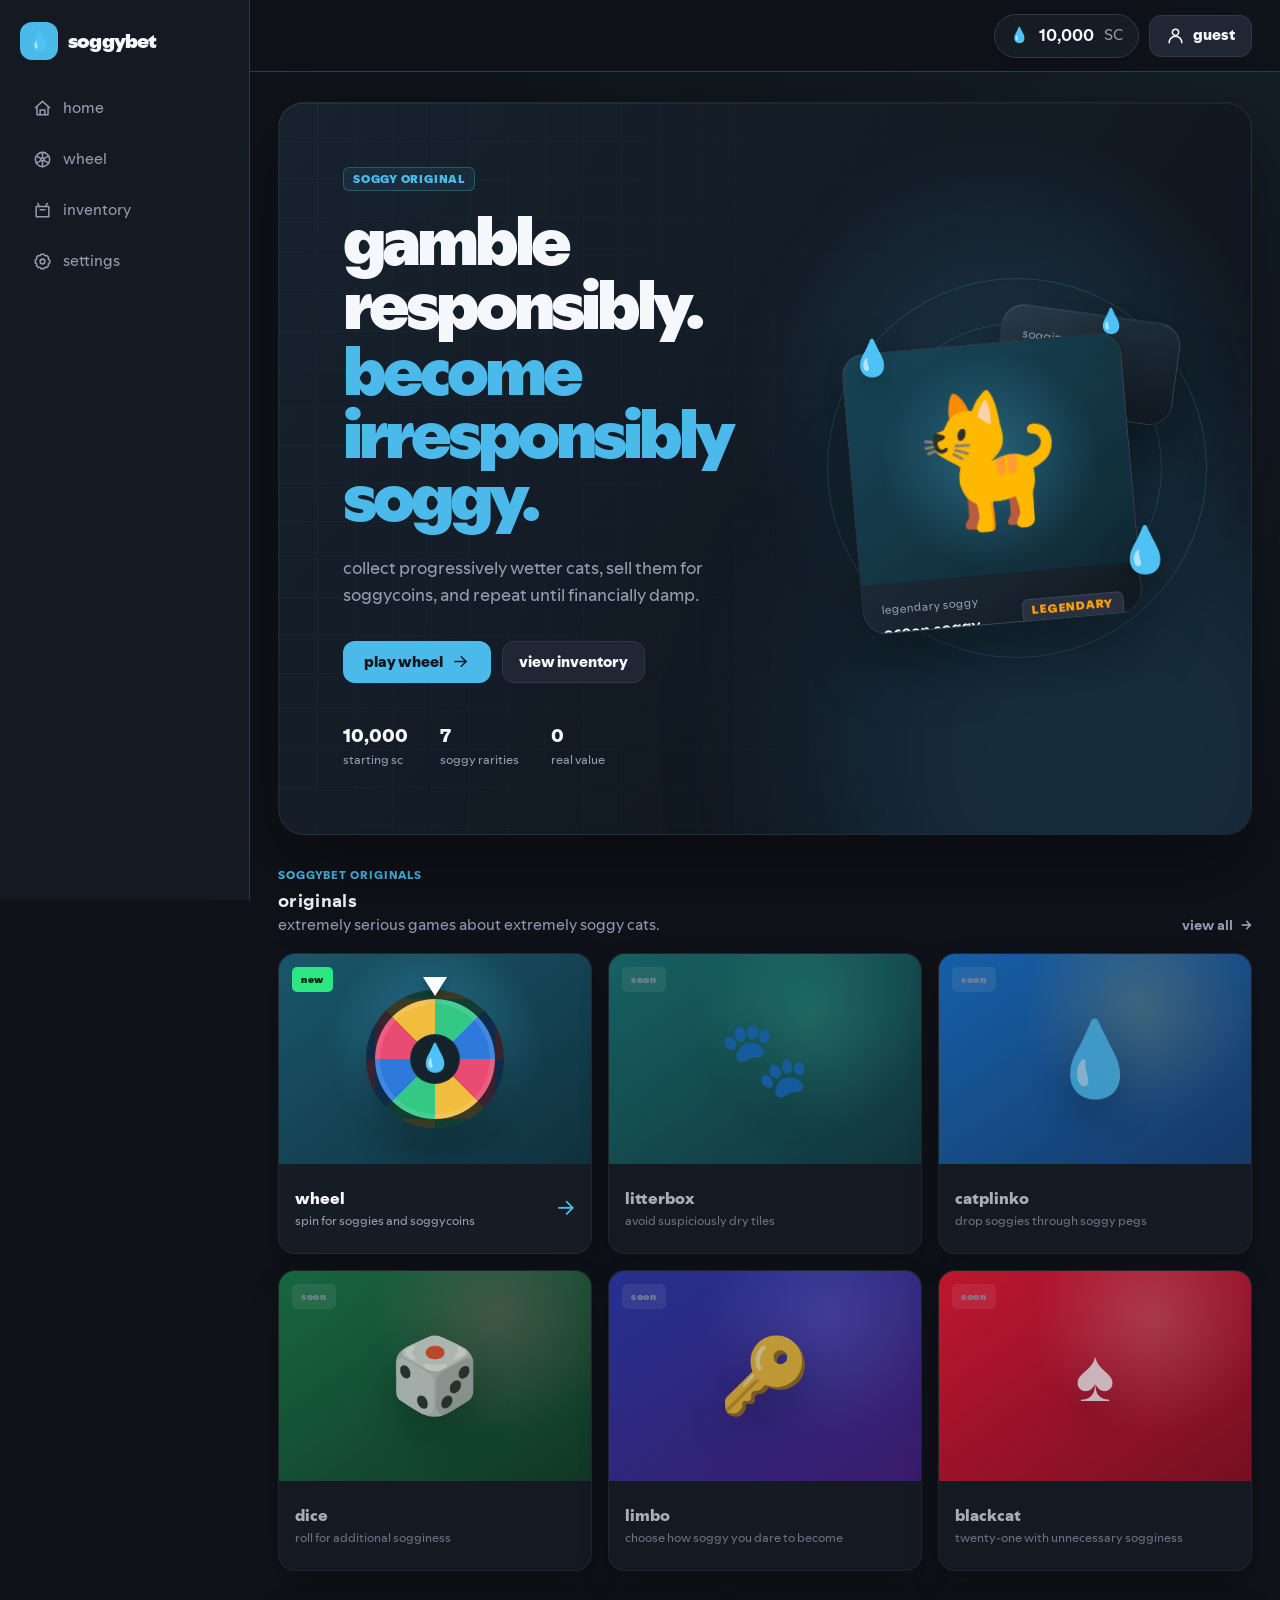
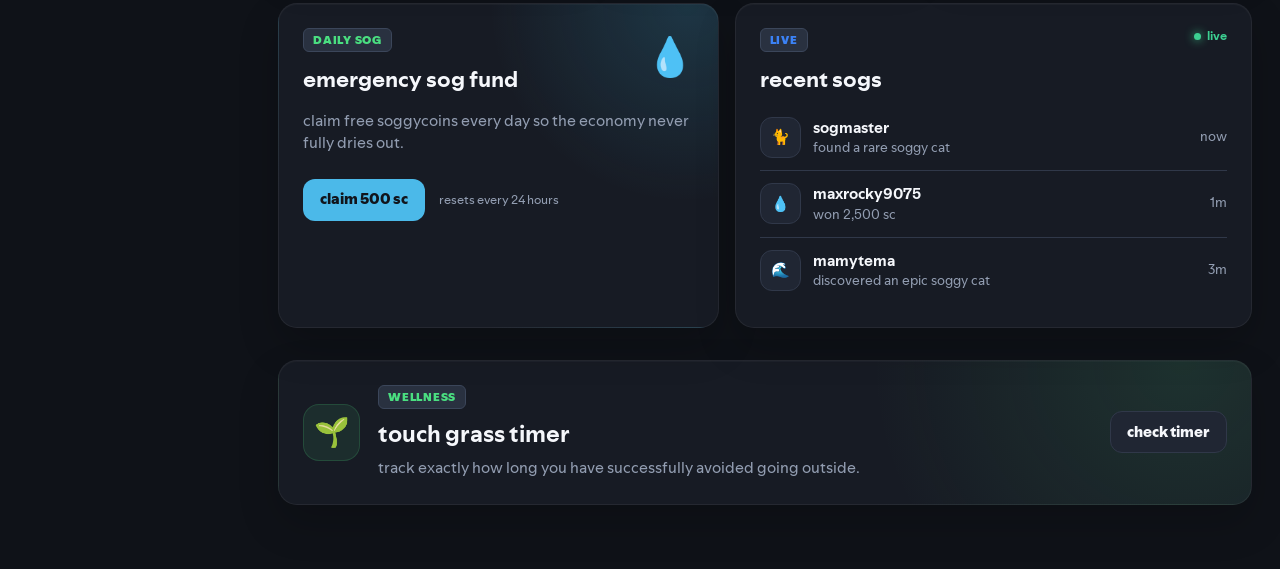
==== index.html @ c4fcca4c "Update index.html" ====
<!DOCTYPE html>
<html lang="en">
<head>
    <meta charset="UTF-8">

    <meta
        name="viewport"
        content="width=device-width, initial-scale=1.0"
    >

    <meta
        name="description"
        content="soggybet — spend fictional soggycoins and collect increasingly soggy cats."
    >

    <title>home • soggybet</title>

    <link
        rel="icon"
        href="/assets/branding/favicon.ico"
    >

    <link
        rel="stylesheet"
        href="/css/style.css"
    >
</head>

<body>
    <div class="app-shell">

        <aside class="sidebar">
            <a
                class="sidebar-logo"
                href="/"
                aria-label="soggybet homepage"
            >
                <span class="sidebar-logo-mark">💧</span>
                <span>soggybet</span>
            </a>

            <nav
                class="sidebar-nav"
                aria-label="main navigation"
            >
                <a
                    class="sidebar-link"
                    href="/"
                    data-nav-link
                >
                    <svg viewBox="0 0 24 24" aria-hidden="true">
                        <path d="m3 11 9-8 9 8"></path>
                        <path d="M5 10v10h14V10"></path>
                        <path d="M9 20v-6h6v6"></path>
                    </svg>

                    <span>home</span>
                </a>

                <a
                    class="sidebar-link"
                    href="/games/wheel.html"
                    data-nav-link
                >
                    <svg viewBox="0 0 24 24" aria-hidden="true">
                        <circle cx="12" cy="12" r="9"></circle>
                        <circle cx="12" cy="12" r="2"></circle>
                        <path d="M12 3v7"></path>
                        <path d="m19.8 7.5-6.1 3.5"></path>
                        <path d="m19.8 16.5-6.1-3.5"></path>
                        <path d="M12 21v-7"></path>
                        <path d="m4.2 16.5 6.1-3.5"></path>
                        <path d="m4.2 7.5 6.1 3.5"></path>
                    </svg>

                    <span>wheel</span>
                </a>

                <a
                    class="sidebar-link"
                    href="/inventory.html"
                    data-nav-link
                >
                    <svg viewBox="0 0 24 24" aria-hidden="true">
                        <path d="M4 7h16v13H4z"></path>
                        <path d="m6 3 2 4"></path>
                        <path d="m18 3-2 4"></path>
                        <path d="M9 11h6"></path>
                    </svg>

                    <span>inventory</span>
                </a>

                <a
                    class="sidebar-link"
                    href="/settings.html"
                    data-nav-link
                >
                    <svg viewBox="0 0 24 24" aria-hidden="true">
                        <circle cx="12" cy="12" r="3"></circle>

                        <path
                            d="M19.4 15a1.7 1.7 0 0 0 .3 1.9l.1.1-2.8 2.8-.1-.1a1.7 1.7 0 0 0-1.9-.3 1.7 1.7 0 0 0-1 1.6v.2h-4V21a1.7 1.7 0 0 0-1-1.6 1.7 1.7 0 0 0-1.9.3l-.1.1L4.2 17l.1-.1a1.7 1.7 0 0 0 .3-1.9A1.7 1.7 0 0 0 3 14H2.8v-4H3a1.7 1.7 0 0 0 1.6-1 1.7 1.7 0 0 0-.3-1.9l-.1-.1L7 4.2l.1.1a1.7 1.7 0 0 0 1.9.3A1.7 1.7 0 0 0 10 3v-.2h4V3a1.7 1.7 0 0 0 1 1.6 1.7 1.7 0 0 0 1.9-.3l.1-.1L19.8 7l-.1.1a1.7 1.7 0 0 0-.3 1.9 1.7 1.7 0 0 0 1.6 1h.2v4H21a1.7 1.7 0 0 0-1.6 1Z"
                        ></path>
                    </svg>

                    <span>settings</span>
                </a>
            </nav>
        </aside>

        <main class="app-main">

            <header class="topbar">
                <div class="topbar-actions">
                    <div
                        class="balance-pill"
                        aria-label="current soggycoin balance"
                    >
                        <span class="balance-icon">💧</span>
                        <strong data-balance>0</strong>
                        <span class="text-muted">SC</span>
                    </div>

                    <button
                        class="button profile-button"
                        type="button"
                    >
                        <svg viewBox="0 0 24 24" aria-hidden="true">
                            <circle cx="12" cy="8" r="4"></circle>
                            <path d="M4 21a8 8 0 0 1 16 0"></path>
                        </svg>

                        <span>guest</span>
                    </button>
                </div>
            </header>

            <div class="page-content">

                <section class="home-hero">
                    <div class="hero-background-glow"></div>

                    <div class="hero-content">
                        <span class="badge original">
                            soggy original
                        </span>

                        <h1 class="hero-title">
                            gamble responsibly.
                            <span>become irresponsibly soggy.</span>
                        </h1>

                        <p class="hero-description">
                            collect progressively wetter cats, sell them for
                            soggycoins, and repeat until financially damp.
                        </p>

                        <div class="hero-actions">
                            <a
                                class="button primary hero-primary-button"
                                href="/games/wheel.html"
                            >
                                play wheel

                                <svg viewBox="0 0 24 24" aria-hidden="true">
                                    <path d="M5 12h14"></path>
                                    <path d="m13 6 6 6-6 6"></path>
                                </svg>
                            </a>

                            <a
                                class="button hero-secondary-button"
                                href="/inventory.html"
                            >
                                view inventory
                            </a>
                        </div>

                        <div class="hero-stats">
                            <div class="hero-stat">
                                <strong>10,000</strong>
                                <span>starting sc</span>
                            </div>

                            <div class="hero-stat">
                                <strong>7</strong>
                                <span>soggy rarities</span>
                            </div>

                            <div class="hero-stat">
                                <strong>0</strong>
                                <span>real value</span>
                            </div>
                        </div>
                    </div>

                    <div
                        class="hero-visual"
                        aria-hidden="true"
                    >
                        <div class="hero-ring hero-ring-large"></div>
                        <div class="hero-ring hero-ring-small"></div>

                        <div class="hero-card hero-card-back">
                            <span class="hero-card-label">sogginess</span>
                            <strong>99.9%</strong>
                        </div>

                        <div class="hero-card hero-card-front">
                            <div class="hero-cat-image">🐈</div>

                            <div class="hero-card-details">
                                <div>
                                    <span>legendary soggy</span>
                                    <strong>ocean soggy</strong>
                                </div>

                                <span class="badge legendary">
                                    legendary
                                </span>
                            </div>
                        </div>

                        <span class="floating-drop floating-drop-one">💧</span>
                        <span class="floating-drop floating-drop-two">💧</span>
                        <span class="floating-drop floating-drop-three">💧</span>
                    </div>
                </section>

                <section class="section originals-section">
                    <div class="section-header">
                        <div>
                            <span class="section-eyebrow">
                                soggybet originals
                            </span>

                            <h2 class="section-title">
                                originals
                            </h2>

                            <p class="text-muted">
                                extremely serious games about extremely soggy cats.
                            </p>
                        </div>

                        <a
                            class="section-link"
                            href="/games/wheel.html"
                        >
                            view all
                            <span>→</span>
                        </a>
                    </div>

                    <div class="casino-games-grid">

                        <a
                            class="casino-game-card wheel-game-card"
                            href="/games/wheel.html"
                        >
                            <div class="casino-game-art">
                                <span class="game-status">
                                    new
                                </span>

                                <div class="wheel-preview">
                                    <div class="wheel-preview-pointer"></div>

                                    <div class="wheel-preview-circle">
                                        <span>💧</span>
                                    </div>
                                </div>

                                <div class="game-shine"></div>
                            </div>

                            <div class="casino-game-footer">
                                <div>
                                    <h3>wheel</h3>
                                    <p>spin for soggies and soggycoins</p>
                                </div>

                                <span class="play-arrow">→</span>
                            </div>
                        </a>

                        <article class="casino-game-card coming-game">
                            <div class="casino-game-art litterbox-art">
                                <span class="game-status muted">soon</span>
                                <span class="game-art-symbol">🐾</span>
                                <div class="game-shine"></div>
                            </div>

                            <div class="casino-game-footer">
                                <div>
                                    <h3>litterbox</h3>
                                    <p>avoid suspiciously dry tiles</p>
                                </div>
                            </div>
                        </article>

                        <article class="casino-game-card coming-game">
                            <div class="casino-game-art plinko-art">
                                <span class="game-status muted">soon</span>
                                <span class="game-art-symbol">💧</span>
                                <div class="game-shine"></div>
                            </div>

                            <div class="casino-game-footer">
                                <div>
                                    <h3>catplinko</h3>
                                    <p>drop soggies through soggy pegs</p>
                                </div>
                            </div>
                        </article>

                        <article class="casino-game-card coming-game">
                            <div class="casino-game-art dice-art">
                                <span class="game-status muted">soon</span>
                                <span class="game-art-symbol">🎲</span>
                                <div class="game-shine"></div>
                            </div>

                            <div class="casino-game-footer">
                                <div>
                                    <h3>dice</h3>
                                    <p>roll for additional sogginess</p>
                                </div>
                            </div>
                        </article>

                        <article class="casino-game-card coming-game">
                            <div class="casino-game-art limbo-art">
                                <span class="game-status muted">soon</span>
                                <span class="game-art-symbol">🔑</span>
                                <div class="game-shine"></div>
                            </div>

                            <div class="casino-game-footer">
                                <div>
                                    <h3>limbo</h3>
                                    <p>choose how soggy you dare to become</p>
                                </div>
                            </div>
                        </article>

                        <article class="casino-game-card coming-game">
                            <div class="casino-game-art blackcat-art">
                                <span class="game-status muted">soon</span>
                                <span class="game-art-symbol">♠️</span>
                                <div class="game-shine"></div>
                            </div>

                            <div class="casino-game-footer">
                                <div>
                                    <h3>blackcat</h3>
                                    <p>twenty-one with unnecessary sogginess</p>
                                </div>
                            </div>
                        </article>

                    </div>
                </section>

                <section class="section home-info-grid">

                    <article class="info-panel reward-panel">
                        <div class="info-panel-top">
                            <div>
                                <span class="badge uncommon">
                                    daily sog
                                </span>

                                <h2>emergency sog fund</h2>
                            </div>

                            <span class="info-panel-icon">💧</span>
                        </div>

                        <p>
                            claim free soggycoins every day so the
                            economy never fully dries out.
                        </p>

                        <div class="reward-footer">
                            <button
                                class="button primary"
                                id="daily-reward-button"
                                type="button"
                            >
                                claim 500 sc
                            </button>

                            <span>resets every 24 hours</span>
                        </div>
                    </article>

                    <article class="info-panel">
                        <div class="info-panel-top">
                            <div>
                                <span class="badge rare">
                                    live
                                </span>

                                <h2>recent sogs</h2>
                            </div>

                            <span class="live-indicator">
                                <span></span>
                                live
                            </span>
                        </div>

                        <div class="splash-feed">
                            <div class="splash-item">
                                <div class="splash-avatar">🐈</div>

                                <div class="splash-content">
                                    <strong>sogmaster</strong>
                                    <span>found a rare soggy cat</span>
                                </div>

                                <time>now</time>
                            </div>

                            <div class="splash-item">
                                <div class="splash-avatar">💧</div>

                                <div class="splash-content">
                                    <strong>maxrocky9075</strong>
                                    <span>won 2,500 sc</span>
                                </div>

                                <time>1m</time>
                            </div>

                            <div class="splash-item">
                                <div class="splash-avatar">🌊</div>

                                <div class="splash-content">
                                    <strong>mamytema</strong>
                                    <span>discovered an epic soggy cat</span>
                                </div>

                                <time>3m</time>
                            </div>
                        </div>
                    </article>

                </section>

                <section class="section grass-banner">
                    <div class="grass-banner-content">
                        <div class="grass-icon">
                            🌱
                        </div>

                        <div>
                            <span class="badge uncommon">
                                wellness
                            </span>

                            <h2>touch grass timer</h2>

                            <p>
                                track exactly how long you have successfully
                                avoided going outside.
                            </p>
                        </div>
                    </div>

                    <a
                        class="button"
                        href="/settings.html"
                    >
                        check timer
                    </a>
                </section>

            </div>
        </main>
    </div>

    <script
        type="module"
        src="/js/app.js"
    ></script>
</body>
</html>
---- css/style.css ----
/* imports all shared CSS and defines global text, background, utility, and section styles. */

@import url("./fonts.css");
@import url("./variables.css");
@import url("./reset.css");
@import url("./layout.css");
@import url("./components.css");
@import url("./badges.css");

@import url("./pages/home.css");

body {
    background:
        radial-gradient(
            circle at top right,
            rgb(75 185 233 / 8%),
            transparent 35%
        ),
        var(--color-background);

    color: var(--color-text);
    font-family: var(--font-ui);
    font-size: 15px;
    line-height: 1.5;
}

::selection {
    color: white;
    background: var(--color-primary-dark);
}

.hidden {
    display: none !important;
}

.text-muted {
    color: var(--color-text-muted);
}

.text-primary {
    color: var(--color-primary);
}

.text-success {
    color: var(--color-success);
}

.text-danger {
    color: var(--color-danger);
}

.page-title {
    font-size: clamp(1.7rem, 4vw, 2.4rem);
    line-height: 1.1;
}

.page-description {
    max-width: 680px;
    margin-top: 8px;
    color: var(--color-text-muted);
}

.section {
    margin-top: 32px;
}

.section-header {
    display: flex;
    align-items: end;
    justify-content: space-between;
    gap: 16px;
    margin-bottom: 16px;
}

.section-title {
    font-size: 1.1rem;
    letter-spacing: 0.02em;
}

.soggycoin {
    display: inline-flex;
    align-items: center;
    gap: 7px;
    font-weight: 750;
}

.soggycoin::before {
    content: "💧";
}
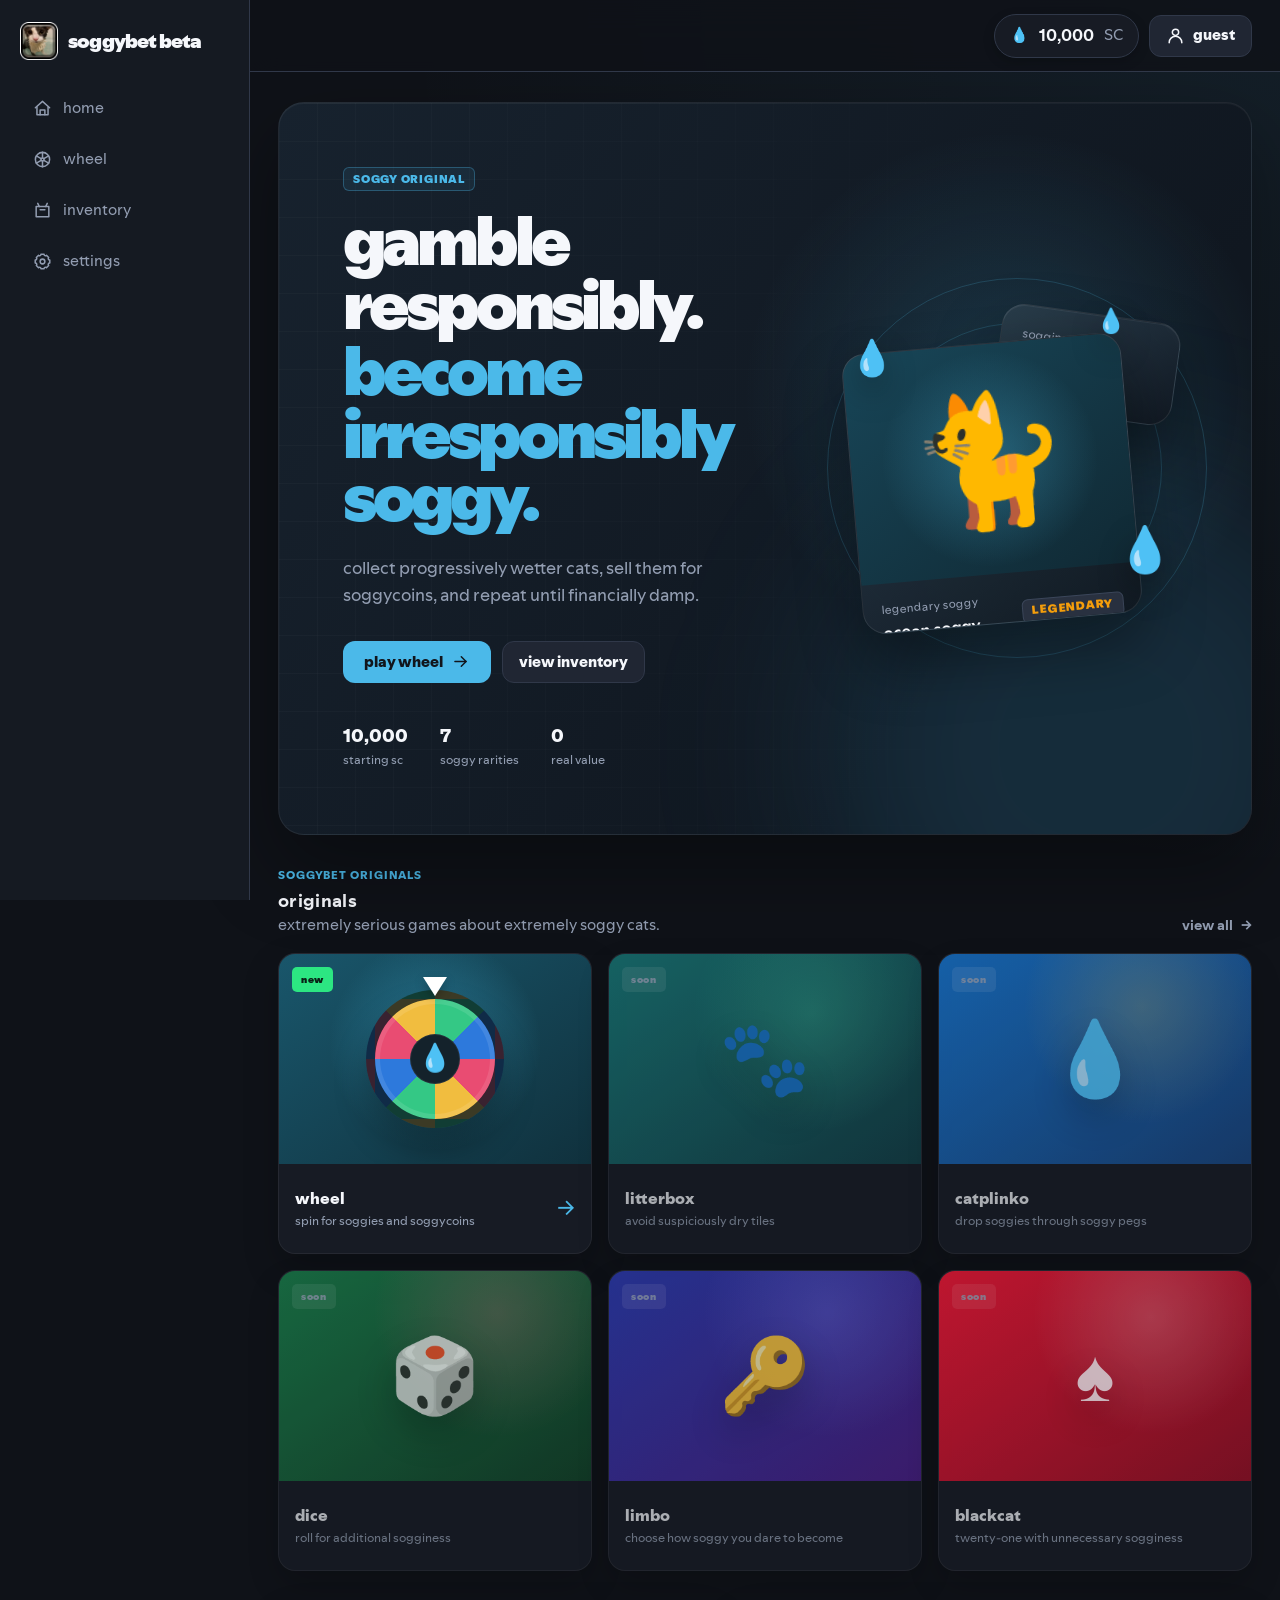
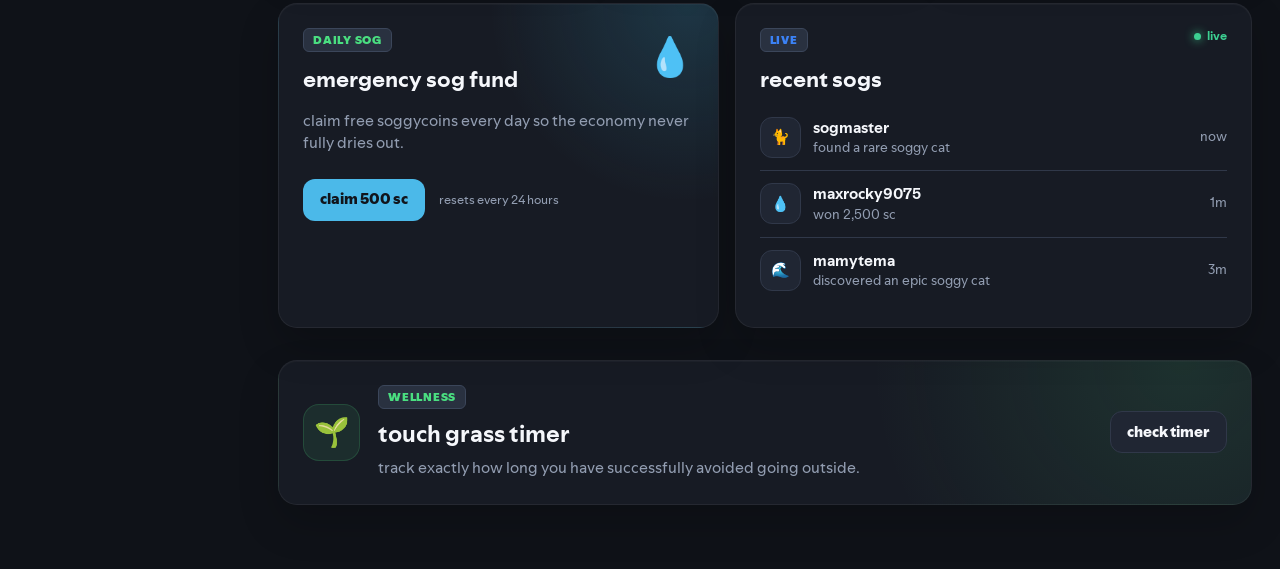
==== commit 6cada20a: "Update index.html" ====
--- a/index.html
+++ b/index.html
@@ -13,11 +13,27 @@
         content="soggybet — spend fictional soggycoins and collect increasingly soggy cats."
     >
 
+    <meta
+        name="theme-color"
+        content="#4bb9e9"
+    >
+
     <title>home • soggybet</title>
 
     <link
         rel="icon"
-        href="/assets/branding/favicon.ico"
+        type="image/png"
+        href="/assets/branding/supersog.png?v=1"
+    >
+
+    <link
+        rel="apple-touch-icon"
+        href="/assets/branding/supersog.png?v=1"
+    >
+
+    <link
+        rel="shortcut icon"
+        href="/assets/branding/supersog.png?v=1"
     >
 
     <link
@@ -25,19 +41,33 @@
         href="/css/style.css"
     >
 </head>
-
+    
 <body>
     <div class="app-shell">
 
         <aside class="sidebar">
-            <a
-                class="sidebar-logo"
-                href="/"
-                aria-label="soggybet homepage"
-            >
-                <span class="sidebar-logo-mark">💧</span>
-                <span>soggybet</span>
-            </a>
+<a
+    class="sidebar-logo"
+    href="/"
+    aria-label="soggybet homepage"
+>
+    <span class="sidebar-logo-mark">
+        <img
+            src="/assets/branding/supersog.png"
+            alt=""
+        >
+    </span>
+
+    <span class="sidebar-logo-text">
+        <span class="sidebar-logo-title">
+            soggybet
+        </span>
+
+        <span class="sidebar-logo-beta">
+            beta
+        </span>
+    </span>
+</a>
 
             <nav
                 class="sidebar-nav"
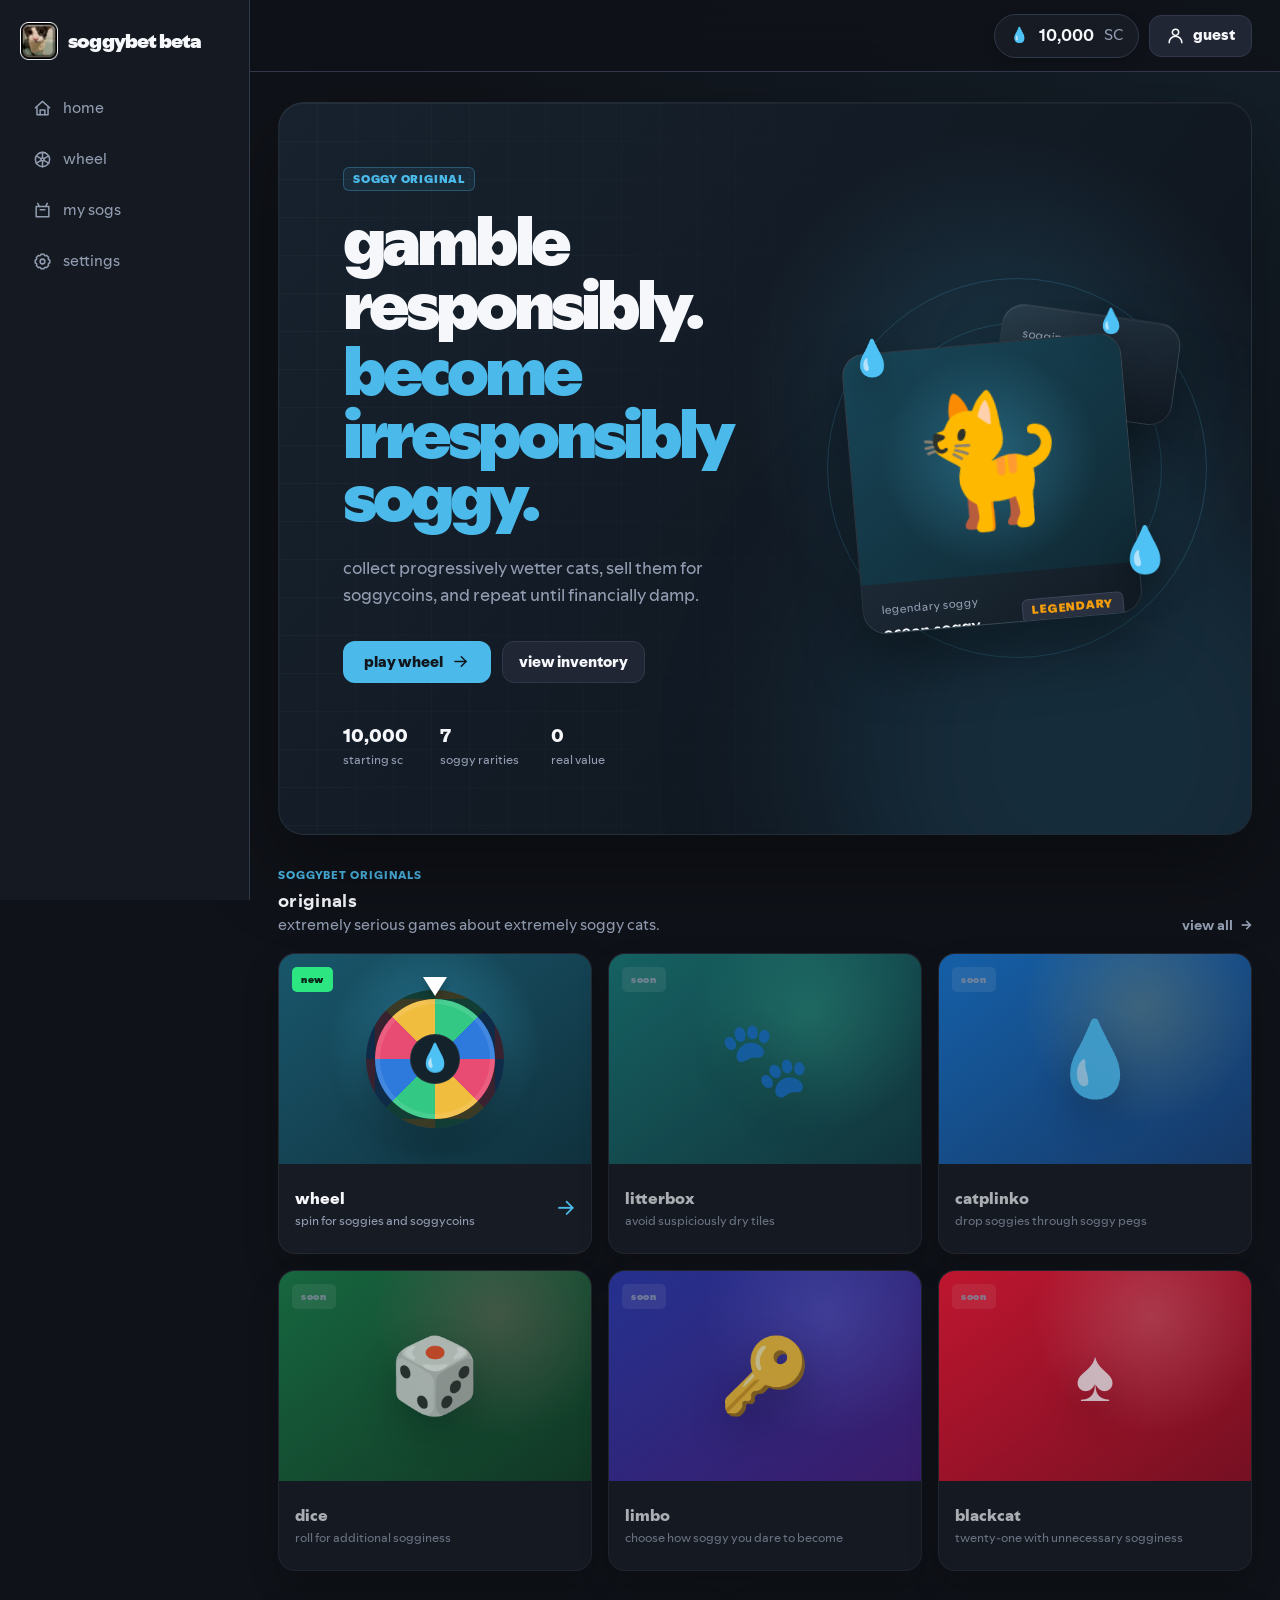
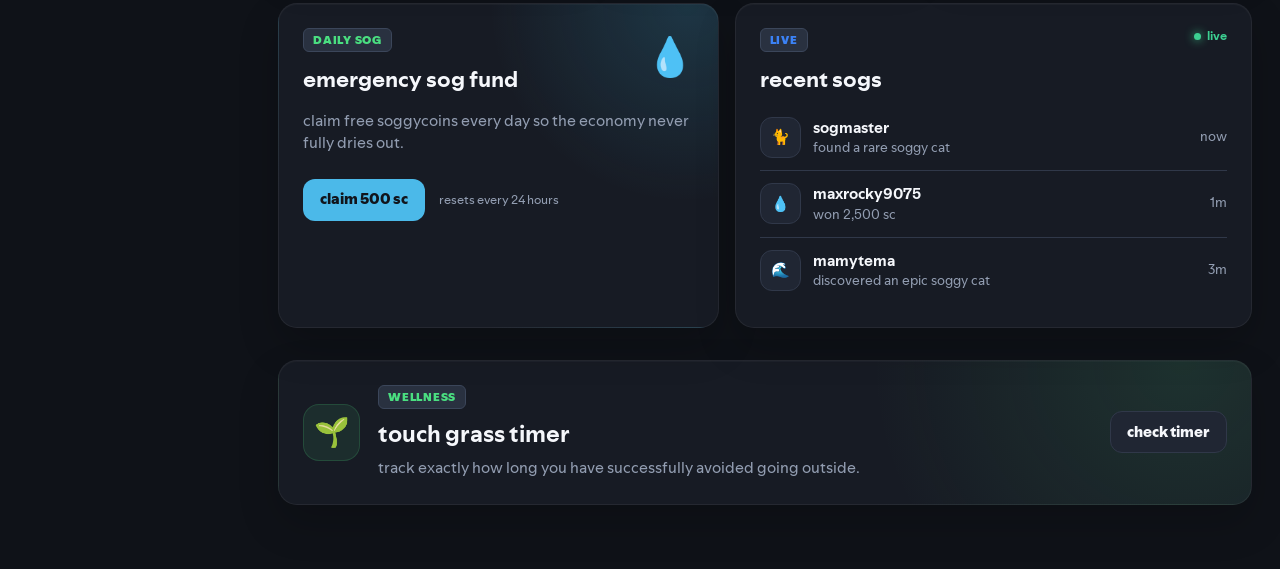
==== commit aa41c813: "Update index.html" ====
--- a/index.html
+++ b/index.html
@@ -118,7 +118,7 @@
                         <path d="M9 11h6"></path>
                     </svg>
 
-                    <span>inventory</span>
+                    <span>my sogs</span>
                 </a>
 
                 <a
@@ -512,9 +512,15 @@
         </main>
     </div>
 
-    <script
-        type="module"
-        src="/js/app.js"
-    ></script>
+<script
+    type="module"
+    src="/js/app.js"
+></script>
+
+<script
+    type="module"
+    src="/js/daily-reward.js"
+></script>
+    
 </body>
 </html>
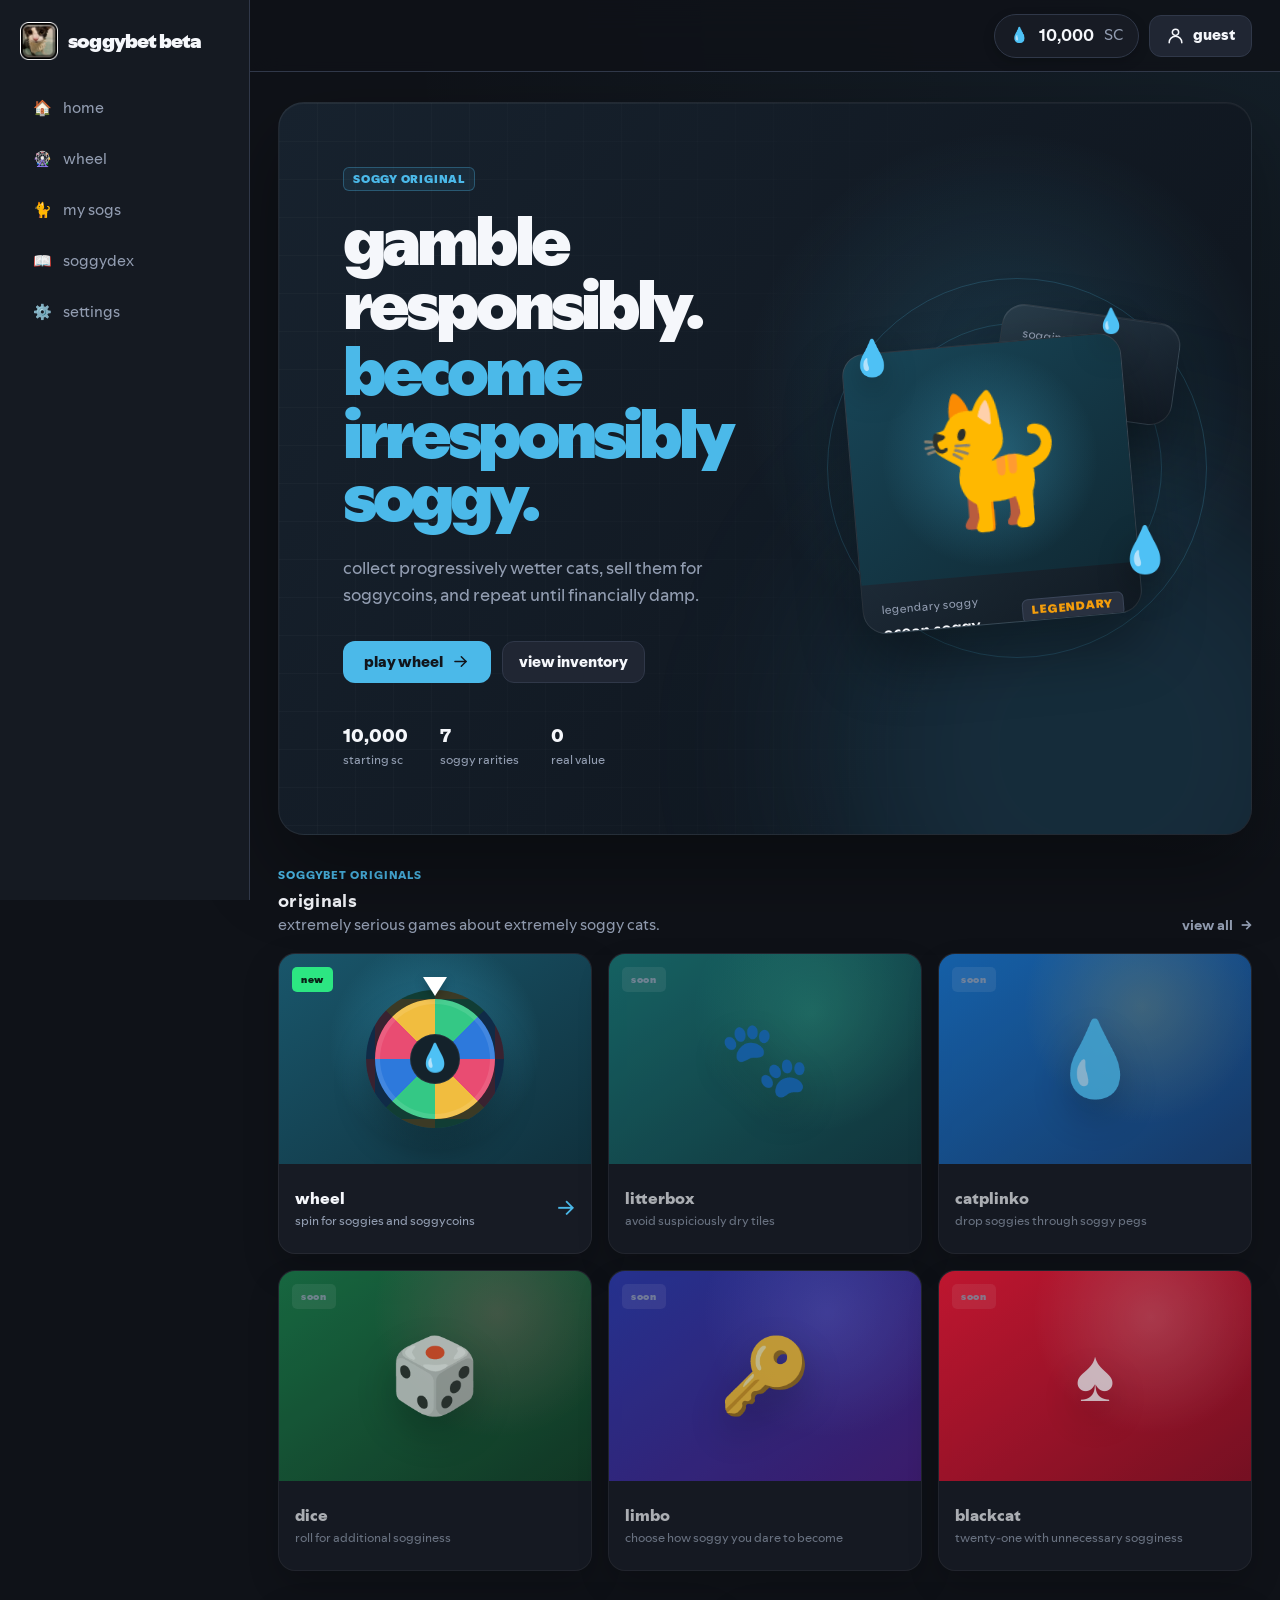
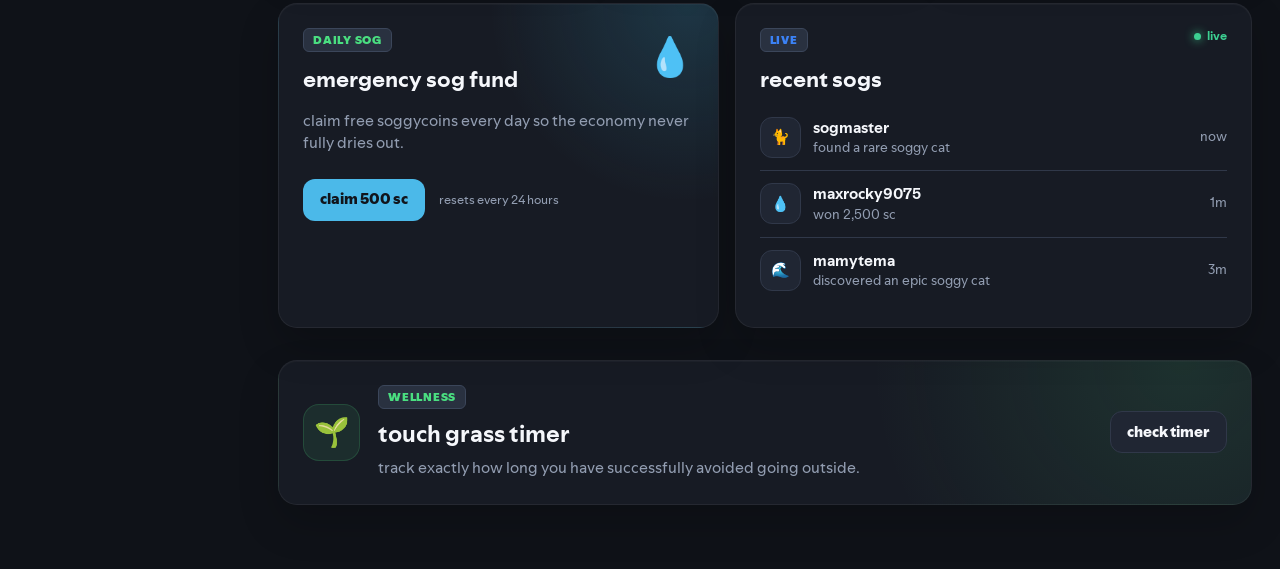
==== commit 987c52c3: "Update index.html" ====
--- a/index.html
+++ b/index.html
@@ -69,74 +69,55 @@
     </span>
 </a>
 
-            <nav
-                class="sidebar-nav"
-                aria-label="main navigation"
-            >
-                <a
-                    class="sidebar-link"
-                    href="/"
-                    data-nav-link
-                >
-                    <svg viewBox="0 0 24 24" aria-hidden="true">
-                        <path d="m3 11 9-8 9 8"></path>
-                        <path d="M5 10v10h14V10"></path>
-                        <path d="M9 20v-6h6v6"></path>
-                    </svg>
-
-                    <span>home</span>
-                </a>
-
-                <a
-                    class="sidebar-link"
-                    href="/games/wheel.html"
-                    data-nav-link
-                >
-                    <svg viewBox="0 0 24 24" aria-hidden="true">
-                        <circle cx="12" cy="12" r="9"></circle>
-                        <circle cx="12" cy="12" r="2"></circle>
-                        <path d="M12 3v7"></path>
-                        <path d="m19.8 7.5-6.1 3.5"></path>
-                        <path d="m19.8 16.5-6.1-3.5"></path>
-                        <path d="M12 21v-7"></path>
-                        <path d="m4.2 16.5 6.1-3.5"></path>
-                        <path d="m4.2 7.5 6.1 3.5"></path>
-                    </svg>
-
-                    <span>wheel</span>
-                </a>
-
-                <a
-                    class="sidebar-link"
-                    href="/inventory.html"
-                    data-nav-link
-                >
-                    <svg viewBox="0 0 24 24" aria-hidden="true">
-                        <path d="M4 7h16v13H4z"></path>
-                        <path d="m6 3 2 4"></path>
-                        <path d="m18 3-2 4"></path>
-                        <path d="M9 11h6"></path>
-                    </svg>
-
-                    <span>my sogs</span>
-                </a>
-
-                <a
-                    class="sidebar-link"
-                    href="/settings.html"
-                    data-nav-link
-                >
-                    <svg viewBox="0 0 24 24" aria-hidden="true">
-                        <circle cx="12" cy="12" r="3"></circle>
-
-                        <path
-                            d="M19.4 15a1.7 1.7 0 0 0 .3 1.9l.1.1-2.8 2.8-.1-.1a1.7 1.7 0 0 0-1.9-.3 1.7 1.7 0 0 0-1 1.6v.2h-4V21a1.7 1.7 0 0 0-1-1.6 1.7 1.7 0 0 0-1.9.3l-.1.1L4.2 17l.1-.1a1.7 1.7 0 0 0 .3-1.9A1.7 1.7 0 0 0 3 14H2.8v-4H3a1.7 1.7 0 0 0 1.6-1 1.7 1.7 0 0 0-.3-1.9l-.1-.1L7 4.2l.1.1a1.7 1.7 0 0 0 1.9.3A1.7 1.7 0 0 0 10 3v-.2h4V3a1.7 1.7 0 0 0 1 1.6 1.7 1.7 0 0 0 1.9-.3l.1-.1L19.8 7l-.1.1a1.7 1.7 0 0 0-.3 1.9 1.7 1.7 0 0 0 1.6 1h.2v4H21a1.7 1.7 0 0 0-1.6 1Z"
-                        ></path>
-                    </svg>
-
-                    <span>settings</span>
-                </a>
-            </nav>
+<nav
+    class="sidebar-nav"
+    aria-label="main navigation"
+>
+    <a
+        class="sidebar-link"
+        href="/"
+        data-nav-link
+    >
+        <span class="sidebar-icon">🏠</span>
+        <span>home</span>
+    </a>
+
+    <a
+        class="sidebar-link"
+        href="/games/wheel.html"
+        data-nav-link
+    >
+        <span class="sidebar-icon">🎡</span>
+        <span>wheel</span>
+    </a>
+
+    <a
+        class="sidebar-link"
+        href="/inventory.html"
+        data-nav-link
+    >
+        <span class="sidebar-icon">🐈</span>
+        <span>my sogs</span>
+    </a>
+
+    <a
+        class="sidebar-link"
+        href="/soggydex.html"
+        data-nav-link
+    >
+        <span class="sidebar-icon">📖</span>
+        <span>soggydex</span>
+    </a>
+
+    <a
+        class="sidebar-link"
+        href="/settings.html"
+        data-nav-link
+    >
+        <span class="sidebar-icon">⚙️</span>
+        <span>settings</span>
+    </a>
+</nav>
         </aside>
 
         <main class="app-main">
